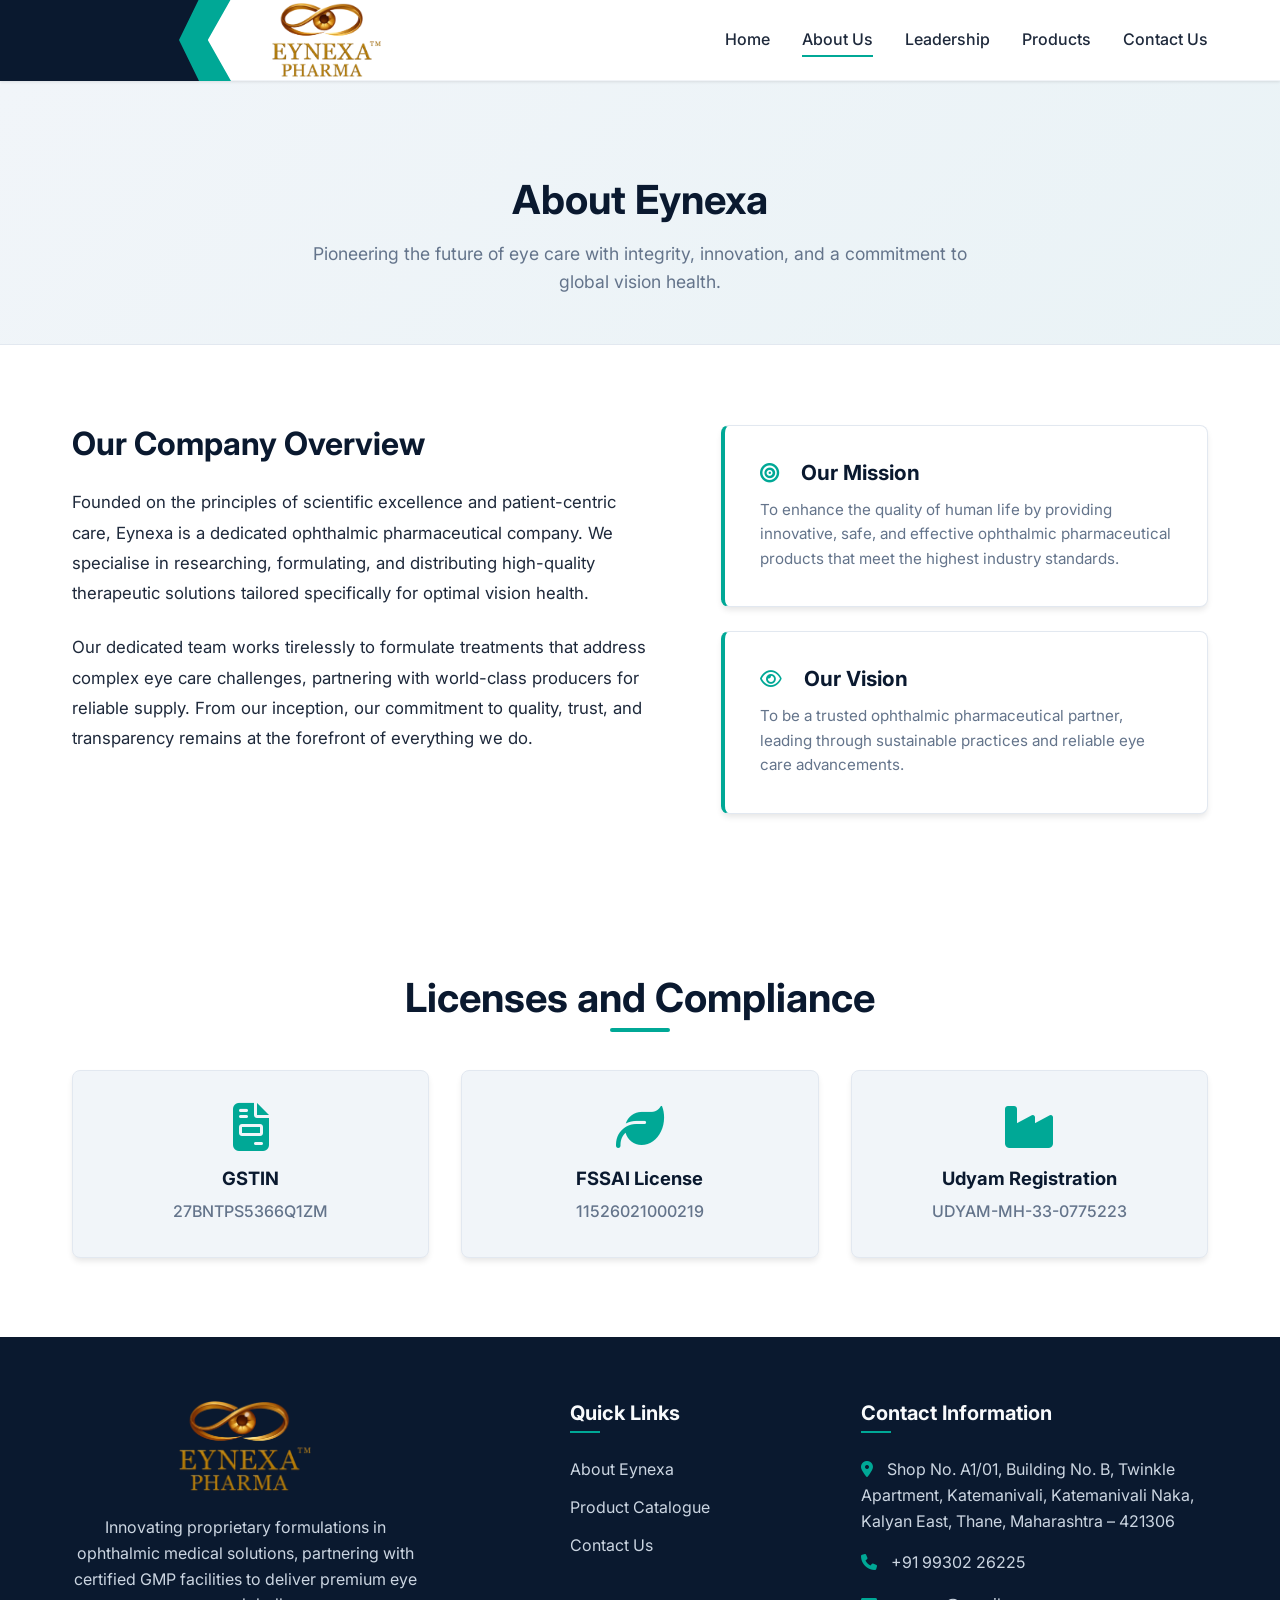
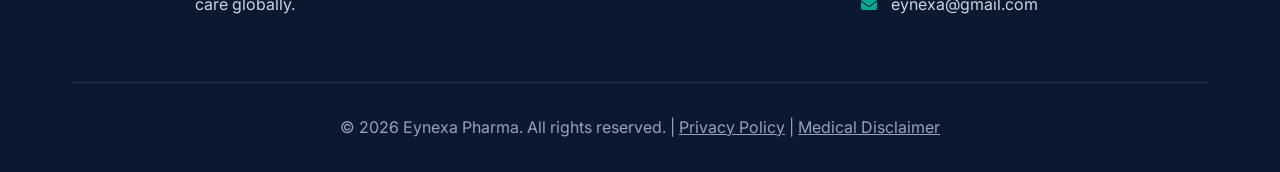
==== about.html @ bf48314d "Update domain to eynexapharma, add map to contact, and include legal pages" ====
<!DOCTYPE html>
<html lang="en">
<head>
    <meta charset="UTF-8">
    <meta name="viewport" content="width=device-width, initial-scale=1.0">
    <title>About Us | Eynexa Ophthalmic Pharmaceuticals</title>
    <meta name="description" content="Learn about Eynexa's mission, vision, and our global reach in the ophthalmic pharmaceutical industry. We are dedicated to uncompromising eye care quality.">
    <meta name="keywords" content="about Eynexa, pharmaceutical company history, ophthalmic mission, vision health, global pharma, eye care">
    <meta name="author" content="Eynexa Pharmaceuticals">
    <meta name="robots" content="index, follow">
    <link rel="canonical" href="https://eynexapharma.vercel.app/about">
    <!-- Favicons -->
    <link rel="icon" type="image/x-icon" href="images/favicon.ico">
    <link rel="icon" type="image/png" sizes="32x32" href="images/favicon-32x32.png">
    <link rel="icon" type="image/png" sizes="16x16" href="images/favicon-16x16.png">
    <link rel="apple-touch-icon" sizes="180x180" href="images/apple-touch-icon.png">


    <!-- Open Graph Tags -->
    <meta property="og:title" content="About Us | Eynexa Ophthalmic Pharmaceuticals">
    <meta property="og:description" content="Learn about Eynexa's mission, vision, and our global reach in the ophthalmic pharmaceutical industry. We are dedicated to uncompromising eye care quality.">
    <meta property="og:image" content="https://eynexapharma.vercel.app/images/og-image.jpg">
    <meta property="og:url" content="https://eynexapharma.vercel.app/about">
    <meta property="og:type" content="website">

    <!-- Twitter Card Tags -->
    <meta name="twitter:card" content="summary_large_image">
    <meta name="twitter:title" content="About Us | Eynexa Ophthalmic Pharmaceuticals">
    <meta name="twitter:description" content="Learn about Eynexa's mission, vision, and our global reach in the ophthalmic pharmaceutical industry. We are dedicated to uncompromising eye care quality.">
    <meta name="twitter:image" content="https://eynexapharma.vercel.app/images/og-image.jpg">

    <link rel="stylesheet" href="https://cdnjs.cloudflare.com/ajax/libs/font-awesome/6.4.0/css/all.min.css">
    <link rel="stylesheet" href="css/styles.css?v=3.5">
    <script>document.documentElement.classList.add('js-enabled');</script>
    <!-- Vercel Web Analytics -->
    <script>
        window.va = window.va || function () { (window.vaq = window.vaq || []).push(arguments); };
    </script>
    <script defer src="/_vercel/insights/script.js"></script>

    <!-- Vercel Speed Insights -->
    <script>
        window.si = window.si || function () { (window.siq = window.siq || []).push(arguments); };
    </script>
    <script defer src="/_vercel/speed-insights/script.js"></script>
</head>
<body>
    <header>
        <div class="container navbar">
            <a href="index.html" class="logo">
                <img src="images/logo.webp?v=3.2" alt="Eynexa Pharma Logo" class="logo-img">
            </a>
            <button class="mobile-menu-btn"><i class="fa-solid fa-bars"></i></button>
            <nav>
                <ul class="nav-links">
                    <li><a href="index.html">Home</a></li>
                    <li><a href="about.html" class="active">About Us</a></li>
                    <li><a href="leadership.html">Leadership</a></li>
                    <li><a href="products.html">Products</a></li>
                    <li><a href="contact.html">Contact Us</a></li>
                </ul>
            </nav>
        </div>
    </header>

    <div class="header-spacer"></div>

    <section class="page-banner">
        <div class="container">
            <h1 class="section-title animate-on-load">About Eynexa</h1>
            <p class="animate-on-load" style="animation-delay: 0.2s;">
                Pioneering the future of eye care with integrity, innovation, and a commitment to global vision health.
            </p>
        </div>
    </section>

    <section class="container fade-in-section" style="padding: 5rem 2rem;">
        <div class="about-overview">
            <div class="about-overview-text">
                <h2>Our Company Overview</h2>
                <p>Founded on the principles of scientific excellence and patient-centric care, Eynexa is a dedicated ophthalmic pharmaceutical company. We specialise in researching, formulating, and distributing high-quality therapeutic solutions tailored specifically for optimal vision health.</p>
                <p>Our dedicated team works tirelessly to formulate treatments that address complex eye care challenges, partnering with world-class producers for reliable supply. From our inception, our commitment to quality, trust, and transparency remains at the forefront of everything we do.</p>
            </div>
            <div class="mission-vision-wrapper">
                <div class="mission-card">
                    <h3><i class="fa-solid fa-bullseye"></i> Our Mission</h3>
                    <p>To enhance the quality of human life by providing innovative, safe, and effective ophthalmic pharmaceutical products that meet the highest industry standards.</p>
                </div>
                <div class="mission-card">
                    <h3><i class="fa-regular fa-eye"></i> Our Vision</h3>
                    <p>To be a trusted ophthalmic pharmaceutical partner, leading through sustainable practices and reliable eye care advancements.</p>
                </div>
            </div>
        </div>
    </section>

    <!-- Licenses & Certifications -->
    <section class="container fade-in-section" style="padding-bottom: 5rem;">
        <h2 class="section-title" style="text-align: center; margin-bottom: 3rem;">Licenses and Compliance</h2>
        <div class="cert-grid">
            <div class="cert-item">
                <i class="fa-solid fa-file-invoice cert-icon"></i>
                <h3 style="color: var(--primary-blue); margin-bottom: 0.5rem; font-size: 1.15rem;">GSTIN</h3>
                <p style="color: var(--text-muted); font-size: 1rem; font-weight: 500; margin-top: 10px;">27BNTPS5366Q1ZM</p>
            </div>
            <div class="cert-item">
                <i class="fa-solid fa-leaf cert-icon"></i>
                <h3 style="color: var(--primary-blue); margin-bottom: 0.5rem; font-size: 1.15rem;">FSSAI License</h3>
                <p style="color: var(--text-muted); font-size: 1rem; font-weight: 500; margin-top: 10px;">11526021000219</p>
            </div>
            <div class="cert-item">
                <i class="fa-solid fa-industry cert-icon"></i>
                <h3 style="color: var(--primary-blue); margin-bottom: 0.5rem; font-size: 1.15rem;">Udyam Registration</h3>
                <p style="color: var(--text-muted); font-size: 1rem; font-weight: 500; margin-top: 10px;">UDYAM-MH-33-0775223</p>
            </div>
        </div>
    </section>

    <!-- Footer -->
    <footer>
        <div class="container">
            <div class="footer-grid">
                <div class="footer-col footer-col-logo">
                    <div class="footer-logo-wrap">
                        <img src="images/logo.webp?v=3.3" alt="Eynexa Pharma Logo" class="footer-logo-img">
                    </div>
                    <p>Innovating proprietary formulations in ophthalmic medical solutions, partnering with certified GMP facilities to deliver premium eye care globally.</p>
                </div>
                <div class="footer-col">
                    <h3>Quick Links</h3>
                    <ul class="footer-links">
                        <li><a href="about.html">About Eynexa</a></li>
                        <li><a href="products.html">Product Catalogue</a></li>
                        <li><a href="contact.html">Contact Us</a></li>
                    </ul>
                </div>
                <div class="footer-col">
                    <h3>Contact Information</h3>
                    <p><i class="fa-solid fa-location-dot footer-icon"></i> Shop No. A1/01, Building No. B, Twinkle Apartment, Katemanivali, Katemanivali Naka, Kalyan East, Thane, Maharashtra – 421306</p>
                    <p><i class="fa-solid fa-phone footer-icon"></i> +91 99302 26225</p>
                    <p><i class="fa-solid fa-envelope footer-icon"></i> eynexa@gmail.com</p>
                </div>
            </div>
            <div class="footer-bottom">
                <p>&copy; 2026 Eynexa Pharma. All rights reserved. | <a href="privacy.html" style="color: inherit; text-decoration: underline;">Privacy Policy</a> | <a href="disclaimer.html" style="color: inherit; text-decoration: underline;">Medical Disclaimer</a></p>
            </div>
        </div>
    </footer>

    <script src="js/script.js?v=3.3"></script>
</body>
</html>
---- css/styles.css ----
/* CSS Reset and Variables */
@import url('https://fonts.googleapis.com/css2?family=Inter:wght@300;400;500;600;700&display=swap');

:root {
    --primary-blue: #0A192F;
    --secondary-blue: #172A45;
    --accent-teal: #00A896;
    --accent-teal-hover: #00C2A8;
    --text-dark: #1E293B;
    --text-light: #F8FAFC;
    --text-muted: #64748B;
    --bg-white: #FFFFFF;
    --bg-gray: #F1F5F9;
    --border-color: #E2E8F0;
    --transition: all 0.3s cubic-bezier(0.4, 0, 0.2, 1);
    --shadow-sm: 0 1px 3px rgba(0,0,0,0.1);
    --shadow-md: 0 4px 6px -1px rgba(0,0,0,0.1);
    --shadow-lg: 0 10px 15px -3px rgba(0,0,0,0.1);
}

* {
    margin: 0;
    padding: 0;
    box-sizing: border-box;
}

body {
    font-family: 'Inter', sans-serif;
    line-height: 1.6;
    color: var(--text-dark);
    background-color: var(--bg-white);
    overflow-x: hidden;
}

a {
    text-decoration: none;
    color: inherit;
}

ul {
    list-style: none;
}

img {
    max-width: 100%;
    height: auto;
    display: block;
}

/* Typography */
h1, h2, h3, h4, h5, h6 {
    font-weight: 700;
    line-height: 1.2;
    color: var(--primary-blue);
    margin-bottom: 1rem;
}

.section-title {
    font-size: 2.5rem;
    text-align: center;
    margin-bottom: 3rem;
    position: relative;
}

.section-title::after {
    content: '';
    position: absolute;
    bottom: -10px;
    left: 50%;
    transform: translateX(-50%);
    width: 60px;
    height: 4px;
    background-color: var(--accent-teal);
    border-radius: 2px;
}

/* Layout */
.container {
    max-width: 1200px;
    margin: 0 auto;
    padding-left: 2rem;
    padding-right: 2rem;
}

section {
    padding: 5rem 0;
}

/* Buttons */
.btn {
    display: inline-block;
    padding: 0.75rem 1.5rem;
    font-weight: 600;
    border-radius: 4px;
    cursor: pointer;
    transition: var(--transition);
    border: 2px solid transparent;
}

.btn-primary {
    background-color: var(--accent-teal);
    color: var(--bg-white);
}

.btn-primary:hover {
    background-color: var(--accent-teal-hover);
    transform: translateY(-2px);
    box-shadow: var(--shadow-md);
}

.btn-outline {
    background-color: transparent;
    color: var(--accent-teal);
    border-color: var(--accent-teal);
}

.btn-outline:hover {
    background-color: var(--accent-teal);
    color: var(--bg-white);
}

/* Header & Navigation */
header {
    background-color: rgba(255, 255, 255, 0.85);
    backdrop-filter: blur(12px);
    -webkit-backdrop-filter: blur(12px);
    box-shadow: var(--shadow-sm);
    position: fixed;
    width: 100%;
    top: 0;
    z-index: 1000;
    transition: var(--transition);
    border-bottom: 1px solid rgba(226, 232, 240, 0.5);
}

header.scrolled {
    box-shadow: var(--shadow-md);
    background-color: rgba(255, 255, 255, 0.95);
}

.navbar {
    display: flex;
    justify-content: space-between;
    align-items: center;
    height: 80px;
    transition: var(--transition);
    position: relative;
    z-index: 3;
}

header.scrolled .navbar {
    /* Keep navbar height at 80px without shrinking */
    height: 80px;
}

.logo {
    font-size: 1.75rem;
    font-weight: 700;
    color: var(--primary-blue);
    display: flex;
    align-items: center;
    gap: 0.5rem;
}

.logo span {
    color: var(--accent-teal);
}

.logo-img {
    height: 74px;
    width: auto;
    transition: var(--transition);
    display: block;
}

header.scrolled .logo-img {
    /* Keep logo height at 74px without shrinking */
    height: 74px;
}

.nav-links {
    display: flex;
    gap: 2rem;
}

.nav-links a {
    font-weight: 500;
    color: var(--text-dark);
    position: relative;
    transition: var(--transition);
}

.nav-links a::after {
    content: '';
    position: absolute;
    bottom: -4px;
    left: 0;
    width: 0;
    height: 2px;
    background-color: var(--accent-teal);
    transition: var(--transition);
}

.nav-links a:hover {
    color: var(--accent-teal);
}

.nav-links a:hover::after, .nav-links a.active::after {
    width: 100%;
}

.mobile-menu-btn {
    display: none;
    font-size: 1.5rem;
    background: none;
    border: none;
    cursor: pointer;
    color: var(--primary-blue);
}

/* Hero Section */
.hero {
    margin-top: 80px;
    height: calc(100vh - 80px);
    min-height: 600px;
    display: flex;
    align-items: center;
    background: radial-gradient(circle at 20% 50%, rgba(0, 242, 254, 0.15) 0%, rgba(0, 168, 150, 0.05) 30%, rgba(10, 25, 47, 0) 70%), var(--primary-blue);
    color: var(--text-light);
    position: relative;
    overflow: hidden;
}

.hero-canvas {
    position: absolute;
    top: 0;
    left: 0;
    width: 100%;
    height: 100%;
    z-index: 0;
}

.hero-grid {
    display: flex;
    align-items: center;
    gap: 4rem;
    position: relative;
    z-index: 1;
    width: 100%;
}

.hero-graphic {
    flex: 0 0 310px;
    display: flex;
    justify-content: center;
    align-items: center;
}

.floating-eye {
    width: 100%;
    max-width: 310px;
    max-height: 310px;
    object-fit: contain;
    height: auto;
    opacity: 0.9;
    animation: fadeInUp 0.8s ease-out;
}


.hero-content {
    flex: 1;
    max-width: 700px;
}

.hero h1 {
    font-size: 4rem;
    color: var(--text-light);
    margin-bottom: 1.5rem;
    animation: fadeInUp 0.8s ease-out;
}

.hero h1 span {
    background: linear-gradient(135deg, #00C2A8 0%, #00A896 100%);
    -webkit-background-clip: text;
    background-clip: text;
    -webkit-text-fill-color: transparent;
    text-shadow: 0 4px 20px rgba(0, 168, 150, 0.5);
}

.hero p {
    font-size: 1.25rem;
    margin-bottom: 2rem;
    color: #CBD5E1;
    animation: fadeInUp 1s ease-out;
}

.hero-btns {
    display: flex;
    gap: 1rem;
    animation: fadeInUp 1.2s ease-out;
}

.hero .btn-outline {
    background-color: rgba(255, 255, 255, 0.05);
    color: #FFFFFF;
    border-color: rgba(255, 255, 255, 0.3);
    backdrop-filter: blur(4px);
    -webkit-backdrop-filter: blur(4px);
}

.hero .btn-outline:hover {
    background-color: #FFFFFF;
    color: var(--primary-blue);
    border-color: #FFFFFF;
}

/* Cards */
.grid-3 {
    display: grid;
    grid-template-columns: repeat(auto-fit, minmax(300px, 1fr));
    gap: 2rem;
}

.card {
    background: var(--bg-white);
    border-radius: 8px;
    padding: 2rem;
    box-shadow: var(--shadow-md);
    transition: var(--transition);
    border: 1px solid var(--border-color);
}

.card:hover {
    transform: translateY(-10px);
    box-shadow: var(--shadow-lg);
    border-color: var(--accent-teal);
}

.card-icon {
    font-size: 2.5rem;
    color: var(--accent-teal);
    margin-bottom: 1.5rem;
}

/* Footer */
footer {
    background-color: var(--primary-blue);
    color: var(--text-light);
    padding: 4rem 0 2rem;
}

.footer-grid {
    display: grid;
    grid-template-columns: repeat(auto-fit, minmax(250px, 1fr));
    gap: 3rem;
    margin-bottom: 3rem;
}

.footer-col:nth-child(2) {
    justify-self: center;
}

.footer-col h3 {
    color: var(--text-light);
    font-size: 1.25rem;
    margin-bottom: 1.5rem;
    position: relative;
    padding-bottom: 0.5rem;
}

.footer-col h3::after {
    content: '';
    position: absolute;
    bottom: 0;
    left: 0;
    width: 30px;
    height: 2px;
    background-color: var(--accent-teal);
}

.footer-col p {
    color: #CBD5E1;
    margin-bottom: 1rem;
}

.footer-links li {
    margin-bottom: 0.75rem;
}

.footer-links a {
    color: #CBD5E1;
    transition: var(--transition);
}

.footer-links a:hover {
    color: var(--accent-teal);
    padding-left: 5px;
}

.footer-bottom {
    text-align: center;
    padding-top: 2rem;
    border-top: 1px solid rgba(255,255,255,0.1);
    color: #94A3B8;
}

/* ── Component Classes (replaces per-page inline styles) ── */

/* Header spacer — pushes page content below fixed header */
.header-spacer {
    height: 80px;
}

/* Page hero banner (non-homepage) */
.page-banner {
    background: linear-gradient(135deg, var(--bg-gray) 0%, rgba(0, 168, 150, 0.03) 100%);
    text-align: center;
    padding: 5rem 0;
    border-bottom: 1px solid var(--border-color);
}

.page-banner .section-title {
    margin-bottom: 1rem;
}

.page-banner .section-title::after {
    display: none !important;
}

.page-banner p {
    max-width: 700px;
    margin: 0 auto;
    color: var(--text-muted);
    font-size: 1.1rem;
}

/* Footer logo column */
.footer-col-logo {
    display: flex;
    flex-direction: column;
    align-items: center;
    text-align: center;
}

.footer-logo-wrap {
    margin-bottom: 1.5rem;
    display: flex;
    justify-content: center;
}

.footer-logo-img {
    height: 90px;
}

/* Footer contact icon */
.footer-icon {
    margin-right: 10px;
    color: var(--accent-teal);
}

/* About page — overview row */
.about-overview {
    display: flex;
    flex-wrap: wrap;
    gap: 4rem;
    align-items: flex-start;
}

.about-overview-text {
    flex: 1.2;
    min-width: 300px;
}

.about-overview-text h2 {
    font-size: 2.2rem;
    margin-bottom: 1.5rem;
    color: var(--primary-blue);
    position: relative;
}

.about-overview-text p {
    margin-bottom: 1.25rem;
    font-size: 1.05rem;
    color: var(--text-dark);
    line-height: 1.7;
}

.mission-vision-wrapper {
    flex: 1;
    min-width: 300px;
    display: flex;
    flex-direction: column;
    gap: 1.5rem;
}

/* About mission/vision card */
.mission-card {
    background: #FFFFFF;
    padding: 2rem;
    border-radius: 12px;
    box-shadow: 0 4px 15px rgba(0, 0, 0, 0.1);
    border: 1px solid var(--border-color);
    border-left: 4px solid var(--accent-teal);
    transition: var(--transition);
}

.mission-card:hover {
    transform: translateY(-3px);
    box-shadow: 0 8px 25px rgba(0, 0, 0, 0.15);
}

.mission-card h3 {
    color: var(--primary-blue);
    margin-bottom: 1rem;
    display: flex;
    align-items: center;
}

.mission-card h3 i {
    color: var(--accent-teal);
    margin-right: 10px;
}

.mission-card p {
    margin-bottom: 0;
    color: var(--text-dark);
    line-height: 1.6;
}

/* Leadership page — leader row */
.leader-row {
    display: flex;
    flex-wrap: wrap;
    gap: 4rem;
    align-items: center;
}

.leader-photo {
    flex: 1;
    min-width: 300px;
    max-width: 380px;
}

.leader-photo img {
    width: 100%;
    height: auto;
    border-radius: 8px;
    box-shadow: var(--shadow-lg);
}

.leader-bio {
    flex: 1;
    min-width: 300px;
}

.leader-bio h2 {
    font-size: 2.5rem;
    color: var(--primary-blue);
    margin-bottom: 0.5rem;
}

.leader-bio .leader-title {
    color: var(--accent-teal);
    font-weight: 500;
    margin-bottom: 1.5rem;
    font-size: 1.25rem;
}

.leader-bio p {
    margin-bottom: 1rem;
    color: var(--text-muted);
}

.leader-social {
    display: flex;
    gap: 1rem;
}

.leader-social a {
    color: var(--primary-blue);
    font-size: 1.5rem;
    transition: var(--transition);
}

.leader-social a:hover {
    color: var(--accent-teal);
}

/* Product "View Details" trigger button */
.btn-details {
    margin-top: 0.75rem;
    width: 100%;
    font-size: 0.85rem;
    padding: 0.5rem 1rem;
}

/* Product hover-tile "Send Inquiry" button */
.btn-inquiry {
    width: 100%;
    text-align: center;
    padding: 0.5rem;
    font-size: 0.9rem;
}

/* Veg indicator badge */
.veg-badge {
    color: #4CAF50;
}

/* Contact page layout */
.contact-row {
    display: flex;
    flex-wrap: wrap;
    gap: 4rem;
}

.contact-form-col {
    flex: 1;
    min-width: 300px;
}

.contact-form-col h2 {
    font-size: 2rem;
    color: var(--primary-blue);
    margin-bottom: 2rem;
}

.contact-details-col {
    flex: 1;
    min-width: 300px;
}

.contact-details-panel {
    background: var(--primary-blue);
    padding: 3rem;
    border-radius: 8px;
    color: white;
    height: 100%;
}

.contact-details-panel h2 {
    font-size: 2rem;
    margin-bottom: 2rem;
    color: var(--bg-white);
}

.contact-detail-item {
    margin-bottom: 2rem;
    display: flex;
    align-items: flex-start;
    gap: 1rem;
}

.contact-detail-item:last-child {
    margin-bottom: 0;
}

.contact-detail-item > i {
    font-size: 1.5rem;
    color: var(--accent-teal);
    margin-top: 5px;
}

.contact-detail-item h3 {
    font-size: 1.25rem;
    margin-bottom: 0.5rem;
    color: var(--bg-white);
}

.contact-detail-item p {
    color: #CBD5E1;
}

/* FAQ accordion (contact page) */
.faq-question {
    background: var(--bg-white);
    padding: 1.5rem;
    border: 1px solid var(--border-color);
    border-radius: 4px;
    cursor: pointer;
    display: flex;
    justify-content: space-between;
    align-items: center;
    font-weight: 600;
    color: var(--primary-blue);
    margin-bottom: 0.5rem;
    transition: var(--transition);
}

.faq-question:hover {
    border-color: var(--accent-teal);
}

.faq-answer {
    background: var(--bg-gray);
    padding: 1.5rem;
    border-radius: 4px;
    margin-bottom: 1rem;
    display: none;
    color: var(--text-dark);
}

/* Products page — featured section background */
.section-gray {
    background-color: var(--bg-gray);
}

/* Products page — "View all" CTA row */
.catalogue-cta {
    text-align: center;
    margin-top: 3rem;
}

/* Responsive */
@media (max-width: 768px) {
    .container {
        padding-left: 1rem;
        padding-right: 1rem;
    }

    .logo {
        font-size: 1.25rem;
        white-space: nowrap;
        word-spacing: normal;
        gap: 0.4rem;
        margin-left: 0.5rem; /* Shift slightly right */
    }

    .logo img {
        height: 60px !important;
    }

    /* Remove positioning parent on nav to let absolute menu anchor to header */
    nav {
        position: static;
    }

    .nav-underline {
        display: none !important; /* hide sliding underline on mobile vertical links */
    }

    .nav-links {
        display: none;
        position: absolute;
        top: 80px; /* matches header height */
        left: 0;
        width: 100vw;
        background: rgba(255, 255, 255, 0.95);
        backdrop-filter: blur(20px);
        -webkit-backdrop-filter: blur(20px);
        flex-direction: column;
        padding: 3rem 0;
        box-shadow: 0 20px 40px rgba(0,0,0,0.06);
        gap: 1.8rem;
        border-bottom: 1px solid rgba(0, 168, 150, 0.15);
        z-index: 999;
        
        /* Smooth Entrance */
        opacity: 0;
        transform: translateY(-20px);
        pointer-events: none;
        transition: all 0.4s cubic-bezier(0.16, 1, 0.3, 1);
    }

    .nav-links.active {
        display: flex;
        opacity: 1;
        transform: translateY(0);
        pointer-events: auto;
    }

    .nav-links li {
        width: 100%;
        text-align: center;
    }

    .nav-links a {
        display: inline-block;
        width: auto;
        padding: 0.5rem 0.2rem;
        font-size: 1.3rem;
        color: var(--text-dark);
        letter-spacing: 0.5px;
    }

    .nav-links a.active {
        color: var(--accent-teal);
        font-weight: 600;
    }

    .mobile-menu-btn {
        display: block;
        margin-left: auto; /* Pushes hamburger button to the far right! */
        margin-right: 0.5rem; /* Shift slightly left */
        z-index: 1001; /* keep button accessible */
    }

    /* Optimize Hero for mobile viewports */
    .hero {
        height: auto;
        min-height: auto;
        padding: 5rem 1rem 3rem;
        display: flex;
        align-items: center;
        justify-content: center;
    }

    .hero-grid {
        flex-direction: column;
        gap: 1.25rem;
    }

    .hero-graphic {
        flex: 0 0 auto;
        width: 100%;
        max-width: 180px;
    }

    .hero-bg {
        object-position: 30% center; /* shift glowing medical network lines behind text */
        opacity: 0.35;
    }

    .hero-content {
        margin-left: 0;
        margin-top: 0;
        text-align: center;
        width: 100%;
    }

    .hero-btns {
        justify-content: center;
    }

    .hero h1 {
        font-size: 2.3rem;
        line-height: 1.3;
        margin-bottom: 0.75rem;
    }
    
    .hero p {
        font-size: 1.1rem;
        margin-bottom: 1.5rem;
    }

    .footer-col:nth-child(2) {
        justify-self: start;
    }

    /* Fix leadership page overflow on mobile */
    .leader-row {
        gap: 1.5rem;
    }

    .leader-photo, .leader-bio {
        min-width: 100%;
        max-width: 100%;
    }
    
    .card {
        padding: 1.25rem; /* reduce padding slightly on mobile to prevent squishing */
    }
}

/* Animations */
@keyframes fadeInUp {
    from {
        opacity: 0;
        transform: translateY(20px);
    }
    to {
        opacity: 1;
        transform: translateY(0);
    }
}

.animate-on-load {
    opacity: 0;
    animation: fadeInUp 0.8s ease-out forwards;
}

/* Forms */
.form-group {
    margin-bottom: 1.5rem;
}

.form-group label {
    display: block;
    margin-bottom: 0.5rem;
    font-weight: 500;
}

.form-control {
    width: 100%;
    padding: 0.75rem;
    border: 1px solid var(--border-color);
    background: rgba(255, 255, 255, 0.6); /* elegant light glassmorphism */
    backdrop-filter: blur(8px);
    -webkit-backdrop-filter: blur(8px);
    border-radius: 4px;
    font-family: inherit;
    transition: var(--transition);
    color: var(--text-dark);
}

.form-control:focus {
    outline: none;
    border-color: var(--accent-teal);
    background: rgba(255, 255, 255, 0.9);
    box-shadow: 0 0 15px rgba(0, 168, 150, 0.15), 0 0 0 3px rgba(0, 168, 150, 0.2);
}

/* Product Catalogue */
.product-filters {
    display: flex;
    justify-content: center;
    gap: 1rem;
    margin-bottom: 3rem;
    flex-wrap: wrap;
}

.filter-btn {
    padding: 0.5rem 1.5rem;
    border: 1px solid var(--border-color);
    background: var(--bg-white);
    border-radius: 20px;
    cursor: pointer;
    transition: var(--transition);
    font-weight: 500;
}

.filter-btn.active, .filter-btn:hover {
    background: var(--accent-teal);
    color: var(--bg-white);
    border-color: var(--accent-teal);
}

.product-card {
    background: var(--bg-white);
    border-radius: 8px;
    overflow: hidden;
    box-shadow: var(--shadow-sm);
    transition: var(--transition);
    border: 1px solid var(--border-color);
}

.product-card:hover,
.product-card.touch-active {
    transform: translateY(-5px);
    border-color: rgba(0, 168, 150, 0.3);
    box-shadow: 0 12px 30px rgba(0, 168, 150, 0.15);
}

.product-img {
    height: 250px;
    background: var(--bg-gray);
    position: relative;
    overflow: hidden;
}

.product-img img {
    width: 100%;
    height: 100%;
    object-fit: contain;
    padding: 1.25rem;
    background-color: var(--bg-gray);
    transition: var(--transition);
}

.product-card:hover .product-img img,
.product-card.touch-active .product-img img {
    transform: scale(1.05);
}

.product-category {
    position: absolute;
    top: 1rem;
    right: 1rem;
    background: var(--primary-blue);
    color: var(--bg-white);
    padding: 0.25rem 0.75rem;
    border-radius: 20px;
    font-size: 0.8rem;
    font-weight: 500;
}

.product-info {
    padding: 1.5rem;
}

.product-info h3 {
    margin-bottom: 0.5rem;
    color: var(--primary-blue);
    font-size: 1.25rem;
}

.product-info p {
    color: var(--text-muted);
    font-size: 0.9rem;
    margin-bottom: 1.5rem;
}

/* Certifications */
.cert-grid {
    display: grid;
    grid-template-columns: repeat(auto-fit, minmax(200px, 1fr));
    gap: 2rem;
    text-align: center;
}

.cert-item {
    padding: 2rem;
    background: var(--bg-gray);
    border-radius: 8px;
    transition: var(--transition);
    border: 1px solid var(--border-color);
    box-shadow: var(--shadow-md);
}

.cert-item:hover {
    transform: translateY(-10px);
    box-shadow: var(--shadow-lg);
    border-color: var(--accent-teal);
}

.cert-icon {
    font-size: 3rem;
    color: var(--accent-teal);
    margin-bottom: 1rem;
}

/* Testimonials */
.testimonial-card {
    background: var(--bg-white);
    padding: 2rem;
    border-radius: 8px;
    box-shadow: var(--shadow-sm);
    position: relative;
}

.testimonial-card::before {
    content: '"';
    position: absolute;
    top: -10px;
    left: 20px;
    font-size: 4rem;
    color: var(--accent-teal);
    opacity: 0.2;
    font-family: serif;
}

.client-info {
    display: flex;
    align-items: center;
    gap: 1rem;
    margin-top: 1.5rem;
}

.client-avatar {
    width: 50px;
    height: 50px;
    border-radius: 50%;
    background: var(--bg-gray);
}

/* Product Hover Tile */
.product-card.has-hover-tile {
    position: relative;
    overflow: hidden;
}

.product-hover-tile {
    position: absolute;
    top: 0;
    left: 0;
    width: 100%;
    height: 100%;
    background: rgba(10, 25, 47, 0.88); /* premium semi-transparent dark blue */
    backdrop-filter: blur(16px);
    -webkit-backdrop-filter: blur(16px);
    border: 1.5px solid rgba(0, 168, 150, 0.2); /* subtle glowing teal border */
    color: var(--bg-white);
    padding: 1.5rem;
    opacity: 0;
    transform: translateY(100%);
    transition: all 0.4s cubic-bezier(0.16, 1, 0.3, 1); /* ultra-smooth bezier curve */
    display: flex;
    flex-direction: column;
    justify-content: center;
    pointer-events: none;
    z-index: 10;
}

.product-card.has-hover-tile.touch-active .product-hover-tile {
    opacity: 1;
    transform: translateY(0);
    pointer-events: auto;
}


.product-hover-tile h4 {
    color: var(--accent-teal);
    font-size: 1.4rem;
    margin-bottom: 0.8rem;
    border-bottom: 2px solid var(--accent-teal);
    padding-bottom: 0.5rem;
}

.product-hover-tile .hover-details p {
    font-size: 0.85rem;
    line-height: 1.4;
    margin-bottom: 0.8rem;
    color: #CBD5E1;
}

.product-hover-tile ul {
    list-style: none;
}

.product-hover-tile ul li {
    font-size: 0.85rem;
    margin-bottom: 0.4rem;
    display: flex;
    align-items: center;
    gap: 8px;
    color: #CBD5E1;
}

.product-hover-tile ul li i {
    color: var(--accent-teal);
}

/* Scroll Animations */
.js-enabled .fade-in-section {
    opacity: 0;
    transform: translateY(30px);
    transition: opacity 0.8s cubic-bezier(0.16, 1, 0.3, 1), transform 0.8s cubic-bezier(0.16, 1, 0.3, 1);
    will-change: opacity, transform;
}

.js-enabled .fade-in-section.is-visible {
    opacity: 1;
    transform: translateY(0);
}

/* Premium Custom Scrollbar */
::-webkit-scrollbar {
    width: 10px;
    height: 10px;
}
::-webkit-scrollbar-track {
    background: var(--primary-blue);
}
::-webkit-scrollbar-thumb {
    background: rgba(0, 168, 150, 0.6);
    border: 2px solid var(--primary-blue);
    border-radius: 10px;
    transition: var(--transition);
}
::-webkit-scrollbar-thumb:hover {
    background: var(--accent-teal);
}

/* Sliding Navbar Underline (Desktop Only) */
@media (min-width: 769px) {
    header::before {
        content: '';
        position: absolute;
        top: -1px;
        left: -1px;
        width: 14.5rem;
        height: calc(100% + 2px);
        background-color: var(--accent-teal);
        clip-path: polygon(0 0, 100% 0, 90% 50%, 100% 100%, 0 100%);
        pointer-events: none;
        z-index: 1;
    }

    header::after {
        content: '';
        position: absolute;
        top: -1px;
        left: -1px;
        width: 12.5rem;
        height: calc(100% + 2px);
        background-color: var(--primary-blue);
        clip-path: polygon(0 0, 100% 0, 90% 50%, 100% 100%, 0 100%);
        pointer-events: none;
        z-index: 2;
    }

    header .logo {
        margin-left: 12.5rem;
        transition: margin-left 0.3s ease;
    }

    .nav-links {
        position: relative; /* relative parent for absolute underline placement */
    }

    .js-enabled .nav-links a::after {
        display: none !important; /* deactivate native ::after transition when JS is enabled */
    }

    .nav-underline {
        position: absolute;
        bottom: -4px;
        left: 0;
        height: 2px;
        background-color: var(--accent-teal);
        transition: all 0.38s cubic-bezier(0.16, 1, 0.3, 1); /* Apple-grade slider easing */
        pointer-events: none;
        z-index: 1;
    }
}

/* Additional Page Styles (About Us & Inner Pages) */
.page-banner {
    background-color: var(--bg-gray);
    padding: 6rem 0 3rem;
    text-align: center;
}

.page-banner .section-title::after {
    display: none; /* Removed big ass line from below page name */
}

.page-banner p {
    color: var(--text-muted);
    font-size: 1.1rem;
    max-width: 700px;
    margin: 0 auto;
}
.about-overview {
    display: flex;
    flex-wrap: wrap;
    gap: 4rem;
    align-items: flex-start;
}

.about-overview-text {
    flex: 1.2;
    min-width: 300px;
}

.about-overview-text h2 {
    font-size: 2rem;
    margin-bottom: 1.5rem;
    color: var(--primary-blue);
}

.about-overview-text p {
    margin-bottom: 1.5rem;
    color: var(--text-dark);
    font-size: 1.05rem;
    line-height: 1.8;
}

.mission-vision-wrapper {
    flex: 1;
    min-width: 300px;
    display: flex;
    flex-direction: column;
    gap: 1.5rem;
}

.mission-card {
    background: var(--bg-white);
    border: 1px solid var(--border-color); /* exact homepage card border */
    border-left: 4px solid var(--accent-teal); /* keep brand accent bar */
    padding: 2.2rem;
    border-radius: 8px; /* exact homepage card border-radius */
    box-shadow: var(--shadow-md); /* exact homepage card shadow! */
    transition: var(--transition);
}

.mission-card:hover {
    transform: translateY(-10px); /* exact homepage card hover translation! */
    border-color: var(--accent-teal); /* exact hover border-color */
    box-shadow: var(--shadow-lg); /* exact homepage card hover shadow! */
}


.mission-card h3 {
    display: flex;
    align-items: center;
    gap: 0.75rem;
    color: var(--primary-blue);
    margin-bottom: 0.75rem;
    font-size: 1.3rem;
}

.mission-card h3 i {
    color: var(--accent-teal);
    font-size: 1.20rem;
}

.mission-card p {
    color: var(--text-muted);
    line-height: 1.6;
    font-size: 0.95rem;
}
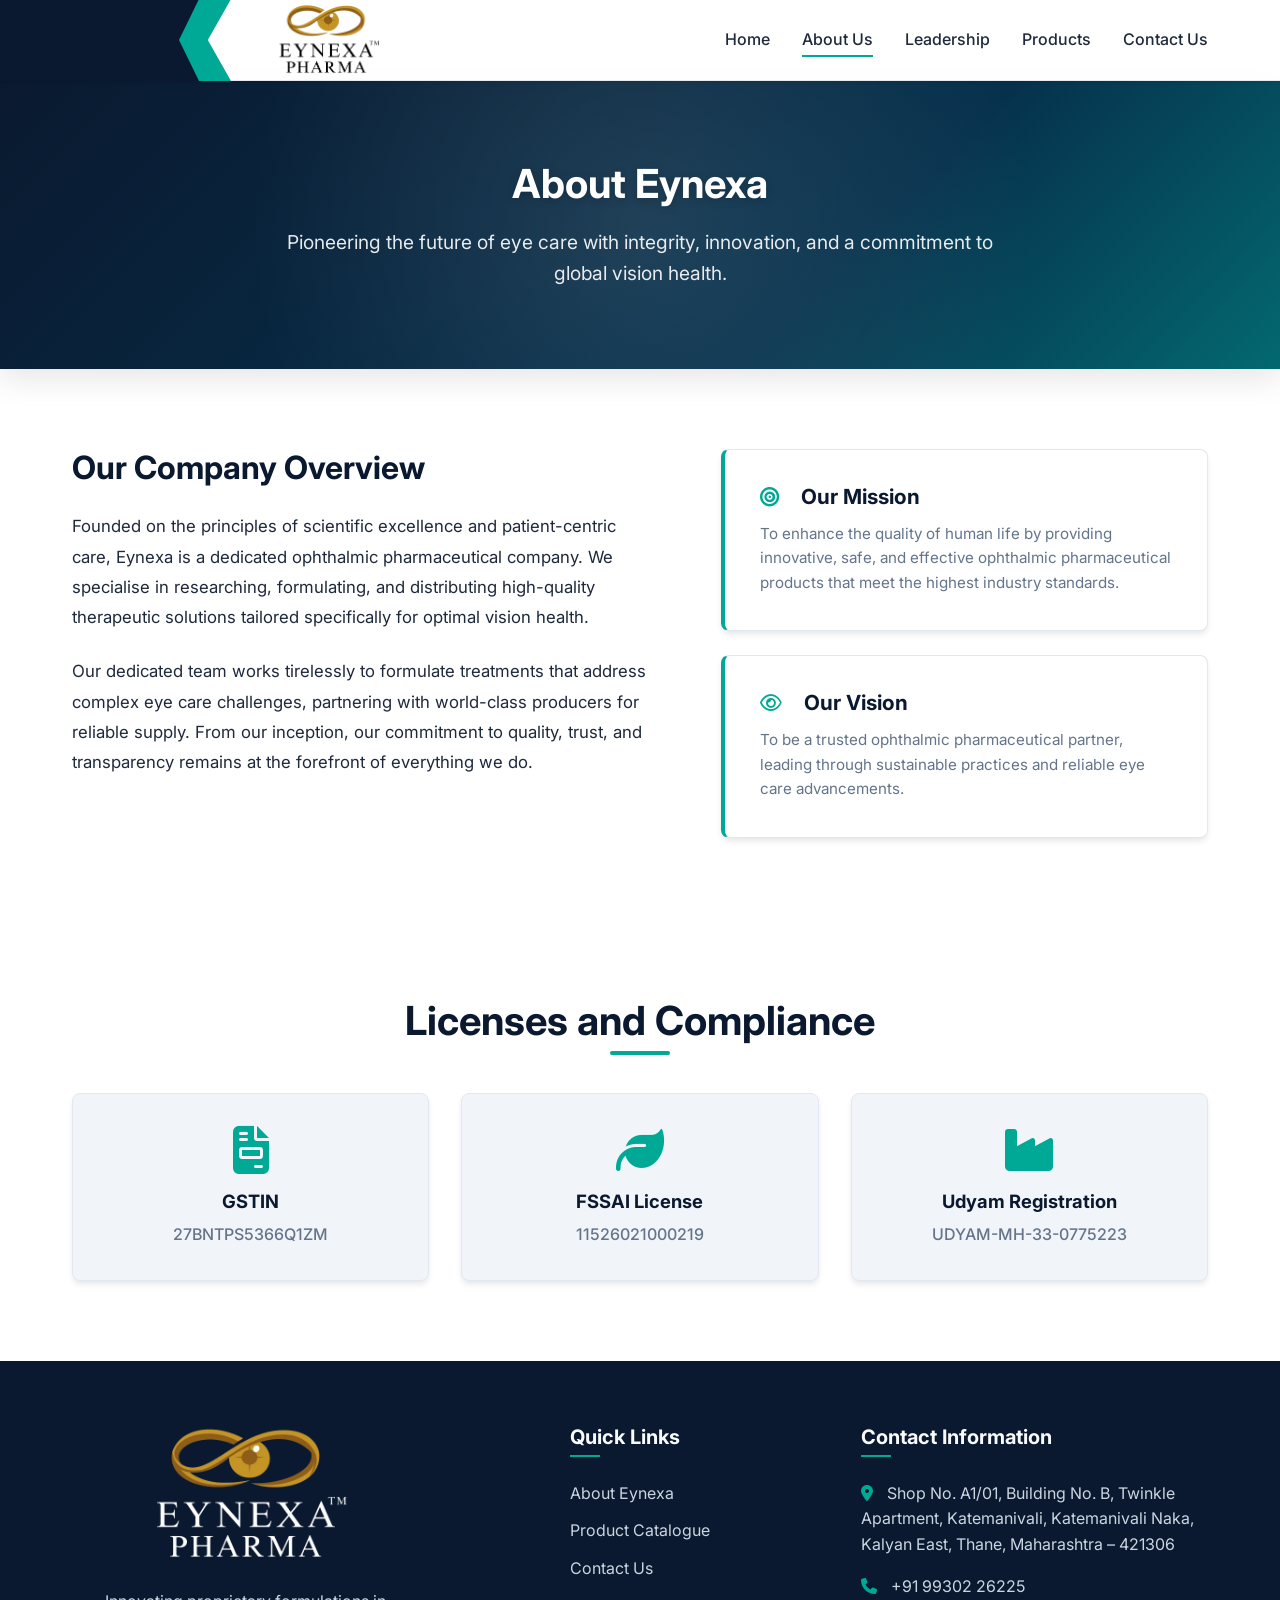
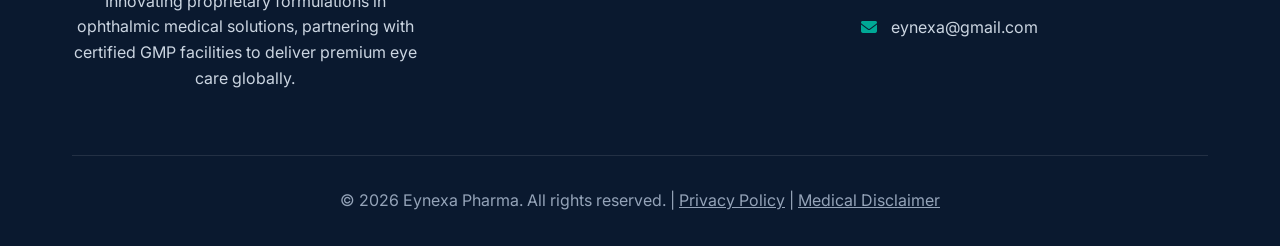
==== commit 0a1dd2bd: "Aggressive compression: Swap SVGs for high-res WebP to get repo under 500KB" ====
--- a/about.html
+++ b/about.html
@@ -11,7 +11,7 @@
     <link rel="canonical" href="https://eynexapharma.vercel.app/about">
     <!-- Favicons -->
     <link rel="icon" type="image/x-icon" href="images/favicon.ico">
-    <link rel="icon" type="image/png" sizes="32x32" href="images/favicon-32x32.png">
+    <link rel="icon" type="image/png" sizes="32x32" href="images/favicon.ico">
     <link rel="icon" type="image/png" sizes="16x16" href="images/favicon-16x16.png">
     <link rel="apple-touch-icon" sizes="180x180" href="images/apple-touch-icon.png">
 
@@ -48,7 +48,7 @@
     <header>
         <div class="container navbar">
             <a href="index.html" class="logo">
-                <img src="images/logo.webp?v=3.2" alt="Eynexa Pharma Logo" class="logo-img">
+                <img src="images/light-logo.webp" alt="Eynexa Pharma Logo" class="logo-img">
             </a>
             <button class="mobile-menu-btn"><i class="fa-solid fa-bars"></i></button>
             <nav>
@@ -122,7 +122,7 @@
             <div class="footer-grid">
                 <div class="footer-col footer-col-logo">
                     <div class="footer-logo-wrap">
-                        <img src="images/logo.webp?v=3.3" alt="Eynexa Pharma Logo" class="footer-logo-img">
+                        <img src="images/dark-logo.webp" alt="Eynexa Pharma Logo" class="footer-logo-img">
                     </div>
                     <p>Innovating proprietary formulations in ophthalmic medical solutions, partnering with certified GMP facilities to deliver premium eye care globally.</p>
                 </div>
--- a/css/styles.css
+++ b/css/styles.css
@@ -13,9 +13,9 @@
     --bg-gray: #F1F5F9;
     --border-color: #E2E8F0;
     --transition: all 0.3s cubic-bezier(0.4, 0, 0.2, 1);
-    --shadow-sm: 0 1px 3px rgba(0,0,0,0.1);
-    --shadow-md: 0 4px 6px -1px rgba(0,0,0,0.1);
-    --shadow-lg: 0 10px 15px -3px rgba(0,0,0,0.1);
+    --shadow-sm: 0 1px 3px rgba(0, 0, 0, 0.1);
+    --shadow-md: 0 4px 6px -1px rgba(0, 0, 0, 0.1);
+    --shadow-lg: 0 10px 15px -3px rgba(0, 0, 0, 0.1);
 }
 
 * {
@@ -35,6 +35,12 @@
 a {
     text-decoration: none;
     color: inherit;
+    /* Prevent link dragging */
+    -webkit-user-drag: none;
+    -khtml-user-drag: none;
+    -moz-user-drag: none;
+    -o-user-drag: none;
+    user-drag: none;
 }
 
 ul {
@@ -45,10 +51,25 @@
     max-width: 100%;
     height: auto;
     display: block;
+    /* Prevent image dragging and saving */
+    -webkit-user-drag: none;
+    -khtml-user-drag: none;
+    -moz-user-drag: none;
+    -o-user-drag: none;
+    user-drag: none;
+    user-select: none;
+    -webkit-user-select: none;
+    -moz-user-select: none;
+    -ms-user-select: none;
 }
 
 /* Typography */
-h1, h2, h3, h4, h5, h6 {
+h1,
+h2,
+h3,
+h4,
+h5,
+h6 {
     font-weight: 700;
     line-height: 1.2;
     color: var(--primary-blue);
@@ -205,7 +226,8 @@
     color: var(--accent-teal);
 }
 
-.nav-links a:hover::after, .nav-links a.active::after {
+.nav-links a:hover::after,
+.nav-links a.active::after {
     width: 100%;
 }
 
@@ -400,7 +422,7 @@
 .footer-bottom {
     text-align: center;
     padding-top: 2rem;
-    border-top: 1px solid rgba(255,255,255,0.1);
+    border-top: 1px solid rgba(255, 255, 255, 0.1);
     color: #94A3B8;
 }
 
@@ -413,14 +435,32 @@
 
 /* Page hero banner (non-homepage) */
 .page-banner {
-    background: linear-gradient(135deg, var(--bg-gray) 0%, rgba(0, 168, 150, 0.03) 100%);
+    position: relative;
+    background: linear-gradient(135deg, var(--primary-blue) 0%, #06314d 65%, var(--accent-teal) 140%);
     text-align: center;
     padding: 5rem 0;
-    border-bottom: 1px solid var(--border-color);
+    color: white;
+    overflow: hidden;
+    box-shadow: 0 10px 30px rgba(0, 0, 0, 0.1);
+}
+
+.page-banner::before {
+    content: '';
+    position: absolute;
+    top: 0;
+    left: 0;
+    right: 0;
+    bottom: 0;
+    background: radial-gradient(circle at 50% 50%, rgba(255, 255, 255, 0.1) 0%, transparent 60%);
+    pointer-events: none;
 }
 
 .page-banner .section-title {
-    margin-bottom: 1rem;
+    margin-bottom: 1.2rem;
+    color: white;
+    text-shadow: 0 2px 10px rgba(0, 0, 0, 0.2);
+    position: relative;
+    z-index: 1;
 }
 
 .page-banner .section-title::after {
@@ -428,10 +468,13 @@
 }
 
 .page-banner p {
-    max-width: 700px;
+    max-width: 750px;
     margin: 0 auto;
-    color: var(--text-muted);
-    font-size: 1.1rem;
+    color: rgba(255, 255, 255, 0.9);
+    font-size: 1.2rem;
+    line-height: 1.6;
+    position: relative;
+    z-index: 1;
 }
 
 /* Footer logo column */
@@ -449,7 +492,9 @@
 }
 
 .footer-logo-img {
-    height: 90px;
+    height: 140px;
+    width: auto;
+    max-width: 100%;
 }
 
 /* Footer contact icon */
@@ -655,7 +700,7 @@
     margin-bottom: 0;
 }
 
-.contact-detail-item > i {
+.contact-detail-item>i {
     font-size: 1.5rem;
     color: var(--accent-teal);
     margin-top: 5px;
@@ -723,7 +768,8 @@
         white-space: nowrap;
         word-spacing: normal;
         gap: 0.4rem;
-        margin-left: 0.5rem; /* Shift slightly right */
+        margin-left: 0.5rem;
+        /* Shift slightly right */
     }
 
     .logo img {
@@ -736,13 +782,15 @@
     }
 
     .nav-underline {
-        display: none !important; /* hide sliding underline on mobile vertical links */
+        display: none !important;
+        /* hide sliding underline on mobile vertical links */
     }
 
     .nav-links {
         display: none;
         position: absolute;
-        top: 80px; /* matches header height */
+        top: 80px;
+        /* matches header height */
         left: 0;
         width: 100vw;
         background: rgba(255, 255, 255, 0.95);
@@ -750,11 +798,11 @@
         -webkit-backdrop-filter: blur(20px);
         flex-direction: column;
         padding: 3rem 0;
-        box-shadow: 0 20px 40px rgba(0,0,0,0.06);
+        box-shadow: 0 20px 40px rgba(0, 0, 0, 0.06);
         gap: 1.8rem;
         border-bottom: 1px solid rgba(0, 168, 150, 0.15);
         z-index: 999;
-        
+
         /* Smooth Entrance */
         opacity: 0;
         transform: translateY(-20px);
@@ -790,9 +838,12 @@
 
     .mobile-menu-btn {
         display: block;
-        margin-left: auto; /* Pushes hamburger button to the far right! */
-        margin-right: 0.5rem; /* Shift slightly left */
-        z-index: 1001; /* keep button accessible */
+        margin-left: auto;
+        /* Pushes hamburger button to the far right! */
+        margin-right: 0.5rem;
+        /* Shift slightly left */
+        z-index: 1001;
+        /* keep button accessible */
     }
 
     /* Optimize Hero for mobile viewports */
@@ -817,7 +868,8 @@
     }
 
     .hero-bg {
-        object-position: 30% center; /* shift glowing medical network lines behind text */
+        object-position: 30% center;
+        /* shift glowing medical network lines behind text */
         opacity: 0.35;
     }
 
@@ -837,7 +889,7 @@
         line-height: 1.3;
         margin-bottom: 0.75rem;
     }
-    
+
     .hero p {
         font-size: 1.1rem;
         margin-bottom: 1.5rem;
@@ -852,13 +904,15 @@
         gap: 1.5rem;
     }
 
-    .leader-photo, .leader-bio {
+    .leader-photo,
+    .leader-bio {
         min-width: 100%;
         max-width: 100%;
     }
-    
+
     .card {
-        padding: 1.25rem; /* reduce padding slightly on mobile to prevent squishing */
+        padding: 1.25rem;
+        /* reduce padding slightly on mobile to prevent squishing */
     }
 }
 
@@ -868,6 +922,7 @@
         opacity: 0;
         transform: translateY(20px);
     }
+
     to {
         opacity: 1;
         transform: translateY(0);
@@ -894,7 +949,8 @@
     width: 100%;
     padding: 0.75rem;
     border: 1px solid var(--border-color);
-    background: rgba(255, 255, 255, 0.6); /* elegant light glassmorphism */
+    background: rgba(255, 255, 255, 0.6);
+    /* elegant light glassmorphism */
     backdrop-filter: blur(8px);
     -webkit-backdrop-filter: blur(8px);
     border-radius: 4px;
@@ -929,7 +985,8 @@
     font-weight: 500;
 }
 
-.filter-btn.active, .filter-btn:hover {
+.filter-btn.active,
+.filter-btn:hover {
     background: var(--accent-teal);
     color: var(--bg-white);
     border-color: var(--accent-teal);
@@ -962,7 +1019,7 @@
     width: 100%;
     height: 100%;
     object-fit: contain;
-    padding: 1.25rem;
+    padding: 0.85rem;
     background-color: var(--bg-gray);
     transition: var(--transition);
 }
@@ -1075,15 +1132,18 @@
     left: 0;
     width: 100%;
     height: 100%;
-    background: rgba(10, 25, 47, 0.88); /* premium semi-transparent dark blue */
+    background: rgba(10, 25, 47, 0.88);
+    /* premium semi-transparent dark blue */
     backdrop-filter: blur(16px);
     -webkit-backdrop-filter: blur(16px);
-    border: 1.5px solid rgba(0, 168, 150, 0.2); /* subtle glowing teal border */
+    border: 1.5px solid rgba(0, 168, 150, 0.2);
+    /* subtle glowing teal border */
     color: var(--bg-white);
     padding: 1.5rem;
     opacity: 0;
     transform: translateY(100%);
-    transition: all 0.4s cubic-bezier(0.16, 1, 0.3, 1); /* ultra-smooth bezier curve */
+    transition: all 0.4s cubic-bezier(0.16, 1, 0.3, 1);
+    /* ultra-smooth bezier curve */
     display: flex;
     flex-direction: column;
     justify-content: center;
@@ -1148,15 +1208,18 @@
     width: 10px;
     height: 10px;
 }
+
 ::-webkit-scrollbar-track {
     background: var(--primary-blue);
 }
+
 ::-webkit-scrollbar-thumb {
     background: rgba(0, 168, 150, 0.6);
     border: 2px solid var(--primary-blue);
     border-radius: 10px;
     transition: var(--transition);
 }
+
 ::-webkit-scrollbar-thumb:hover {
     background: var(--accent-teal);
 }
@@ -1195,11 +1258,13 @@
     }
 
     .nav-links {
-        position: relative; /* relative parent for absolute underline placement */
+        position: relative;
+        /* relative parent for absolute underline placement */
     }
 
     .js-enabled .nav-links a::after {
-        display: none !important; /* deactivate native ::after transition when JS is enabled */
+        display: none !important;
+        /* deactivate native ::after transition when JS is enabled */
     }
 
     .nav-underline {
@@ -1208,29 +1273,14 @@
         left: 0;
         height: 2px;
         background-color: var(--accent-teal);
-        transition: all 0.38s cubic-bezier(0.16, 1, 0.3, 1); /* Apple-grade slider easing */
+        transition: all 0.38s cubic-bezier(0.16, 1, 0.3, 1);
+        /* Apple-grade slider easing */
         pointer-events: none;
         z-index: 1;
     }
 }
 
 /* Additional Page Styles (About Us & Inner Pages) */
-.page-banner {
-    background-color: var(--bg-gray);
-    padding: 6rem 0 3rem;
-    text-align: center;
-}
-
-.page-banner .section-title::after {
-    display: none; /* Removed big ass line from below page name */
-}
-
-.page-banner p {
-    color: var(--text-muted);
-    font-size: 1.1rem;
-    max-width: 700px;
-    margin: 0 auto;
-}
 .about-overview {
     display: flex;
     flex-wrap: wrap;
@@ -1266,18 +1316,25 @@
 
 .mission-card {
     background: var(--bg-white);
-    border: 1px solid var(--border-color); /* exact homepage card border */
-    border-left: 4px solid var(--accent-teal); /* keep brand accent bar */
+    border: 1px solid var(--border-color);
+    /* exact homepage card border */
+    border-left: 4px solid var(--accent-teal);
+    /* keep brand accent bar */
     padding: 2.2rem;
-    border-radius: 8px; /* exact homepage card border-radius */
-    box-shadow: var(--shadow-md); /* exact homepage card shadow! */
+    border-radius: 8px;
+    /* exact homepage card border-radius */
+    box-shadow: var(--shadow-md);
+    /* exact homepage card shadow! */
     transition: var(--transition);
 }
 
 .mission-card:hover {
-    transform: translateY(-10px); /* exact homepage card hover translation! */
-    border-color: var(--accent-teal); /* exact hover border-color */
-    box-shadow: var(--shadow-lg); /* exact homepage card hover shadow! */
+    transform: translateY(-10px);
+    /* exact homepage card hover translation! */
+    border-color: var(--accent-teal);
+    /* exact hover border-color */
+    box-shadow: var(--shadow-lg);
+    /* exact homepage card hover shadow! */
 }
 
 
@@ -1299,6 +1356,4 @@
     color: var(--text-muted);
     line-height: 1.6;
     font-size: 0.95rem;
-}
-
-
+}
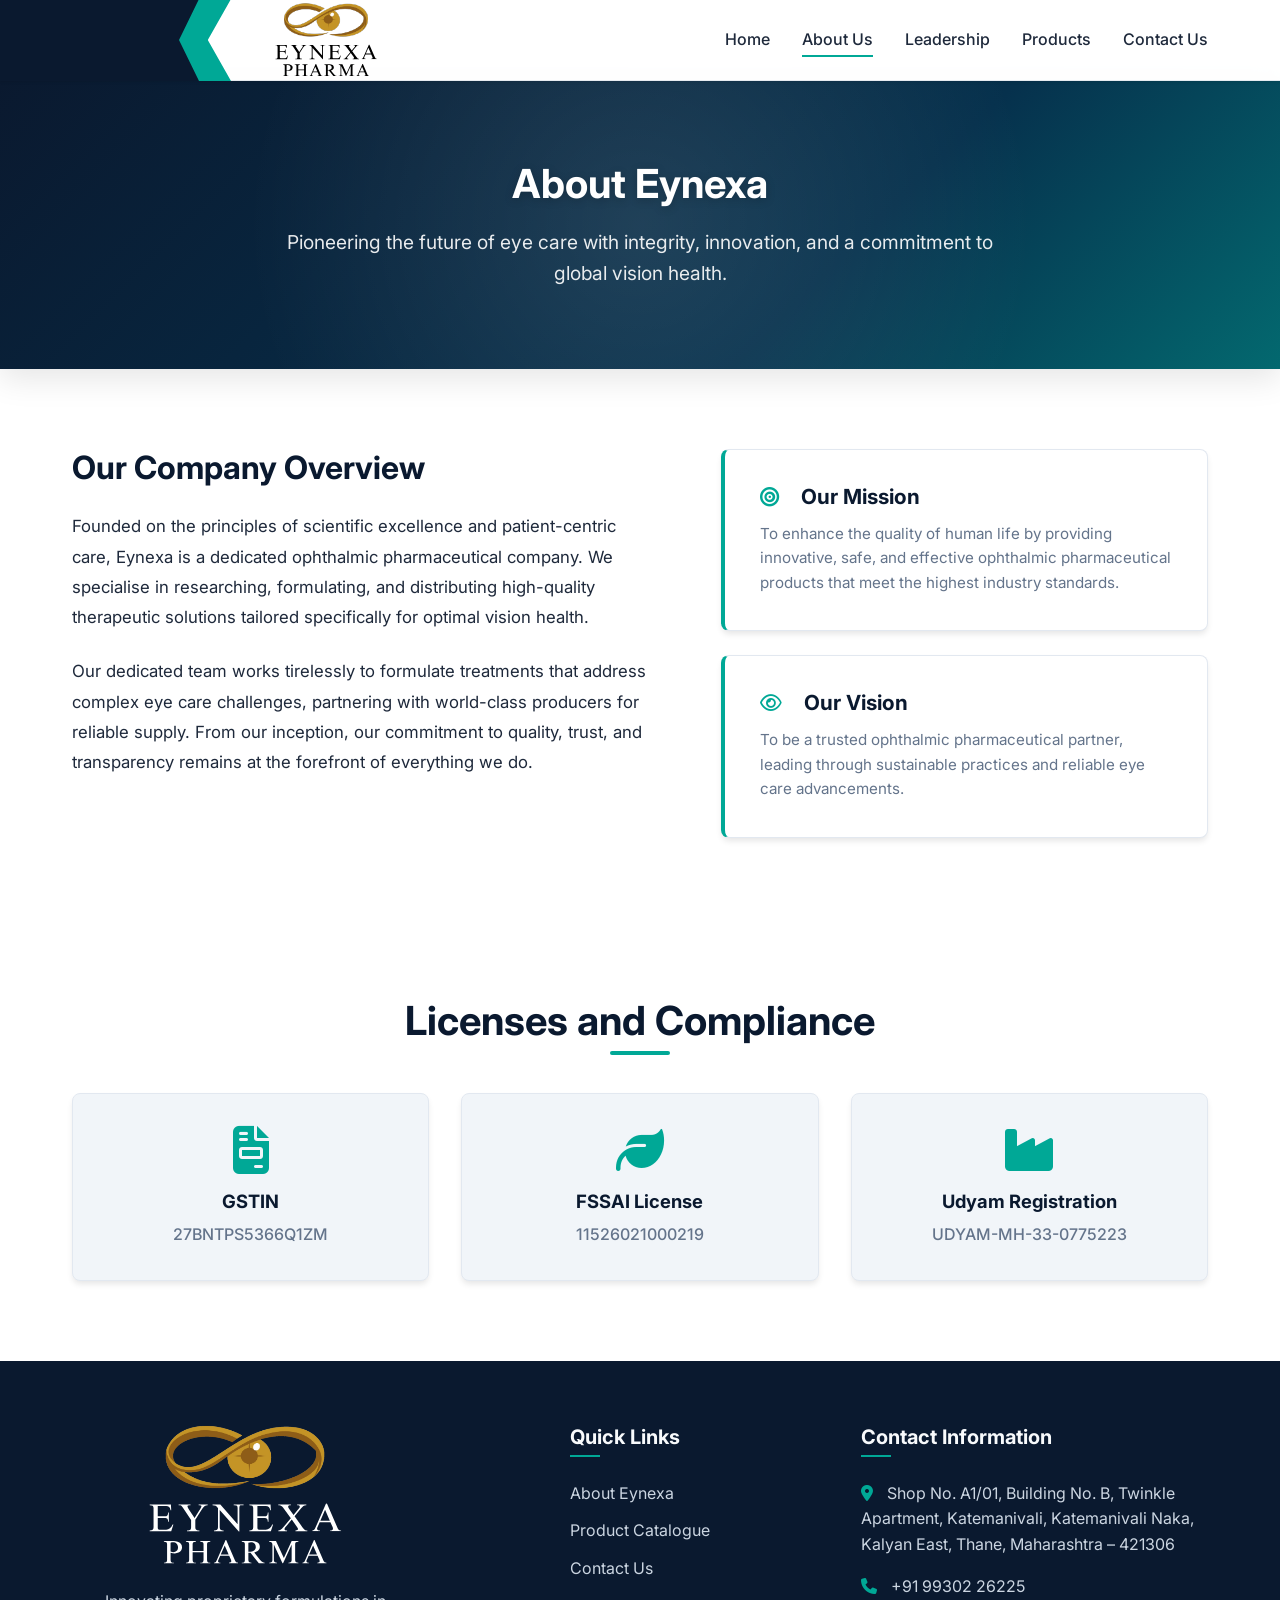
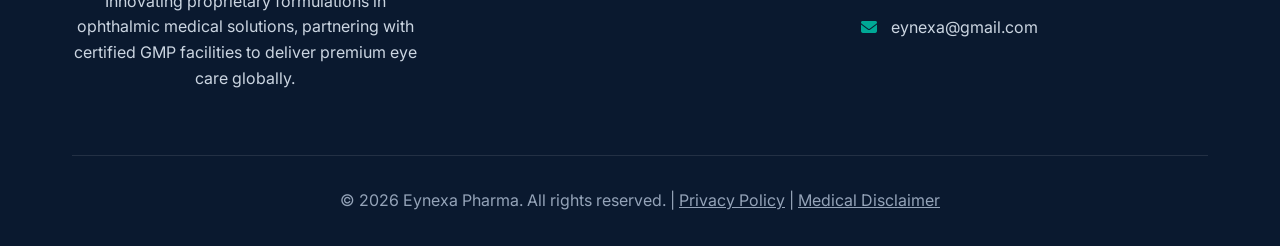
==== commit 0167b977: "Update logos to SVG and OG image to PNG" ====
--- a/about.html
+++ b/about.html
@@ -8,10 +8,10 @@
     <meta name="keywords" content="about Eynexa, pharmaceutical company history, ophthalmic mission, vision health, global pharma, eye care">
     <meta name="author" content="Eynexa Pharmaceuticals">
     <meta name="robots" content="index, follow">
-    <link rel="canonical" href="https://eynexapharma.vercel.app/about">
+    <link rel="canonical" href="https://eynexapharma.com/about">
     <!-- Favicons -->
     <link rel="icon" type="image/x-icon" href="images/favicon.ico">
-    <link rel="icon" type="image/png" sizes="32x32" href="images/favicon.ico">
+    <link rel="icon" type="image/png" sizes="32x32" href="images/favicon-32x32.png">
     <link rel="icon" type="image/png" sizes="16x16" href="images/favicon-16x16.png">
     <link rel="apple-touch-icon" sizes="180x180" href="images/apple-touch-icon.png">
 
@@ -19,15 +19,15 @@
     <!-- Open Graph Tags -->
     <meta property="og:title" content="About Us | Eynexa Ophthalmic Pharmaceuticals">
     <meta property="og:description" content="Learn about Eynexa's mission, vision, and our global reach in the ophthalmic pharmaceutical industry. We are dedicated to uncompromising eye care quality.">
-    <meta property="og:image" content="https://eynexapharma.vercel.app/images/og-image.jpg">
-    <meta property="og:url" content="https://eynexapharma.vercel.app/about">
+    <meta property="og:image" content="https://eynexapharma.com/images/og-image.png">
+    <meta property="og:url" content="https://eynexapharma.com/about">
     <meta property="og:type" content="website">
 
     <!-- Twitter Card Tags -->
     <meta name="twitter:card" content="summary_large_image">
     <meta name="twitter:title" content="About Us | Eynexa Ophthalmic Pharmaceuticals">
     <meta name="twitter:description" content="Learn about Eynexa's mission, vision, and our global reach in the ophthalmic pharmaceutical industry. We are dedicated to uncompromising eye care quality.">
-    <meta name="twitter:image" content="https://eynexapharma.vercel.app/images/og-image.jpg">
+    <meta name="twitter:image" content="https://eynexapharma.com/images/og-image.png">
 
     <link rel="stylesheet" href="https://cdnjs.cloudflare.com/ajax/libs/font-awesome/6.4.0/css/all.min.css">
     <link rel="stylesheet" href="css/styles.css?v=3.5">
@@ -43,12 +43,13 @@
         window.si = window.si || function () { (window.siq = window.siq || []).push(arguments); };
     </script>
     <script defer src="/_vercel/speed-insights/script.js"></script>
+    <meta name="google-site-verification" content="TUWZdsCswIWBClJntid6pjX9a5EPfuPwPVocYS7H4lE" />
 </head>
 <body>
     <header>
         <div class="container navbar">
             <a href="index.html" class="logo">
-                <img src="images/light-logo.webp" alt="Eynexa Pharma Logo" class="logo-img">
+                <img src="images/light-logo.svg" alt="Eynexa Pharma Logo" class="logo-img">
             </a>
             <button class="mobile-menu-btn"><i class="fa-solid fa-bars"></i></button>
             <nav>
@@ -122,7 +123,7 @@
             <div class="footer-grid">
                 <div class="footer-col footer-col-logo">
                     <div class="footer-logo-wrap">
-                        <img src="images/dark-logo.webp" alt="Eynexa Pharma Logo" class="footer-logo-img">
+                        <img src="images/dark-logo.svg" alt="Eynexa Pharma Logo" class="footer-logo-img">
                     </div>
                     <p>Innovating proprietary formulations in ophthalmic medical solutions, partnering with certified GMP facilities to deliver premium eye care globally.</p>
                 </div>
--- a/css/styles.css
+++ b/css/styles.css
@@ -40,7 +40,6 @@
     -khtml-user-drag: none;
     -moz-user-drag: none;
     -o-user-drag: none;
-    user-drag: none;
 }
 
 ul {
@@ -56,7 +55,6 @@
     -khtml-user-drag: none;
     -moz-user-drag: none;
     -o-user-drag: none;
-    user-drag: none;
     user-select: none;
     -webkit-user-select: none;
     -moz-user-select: none;
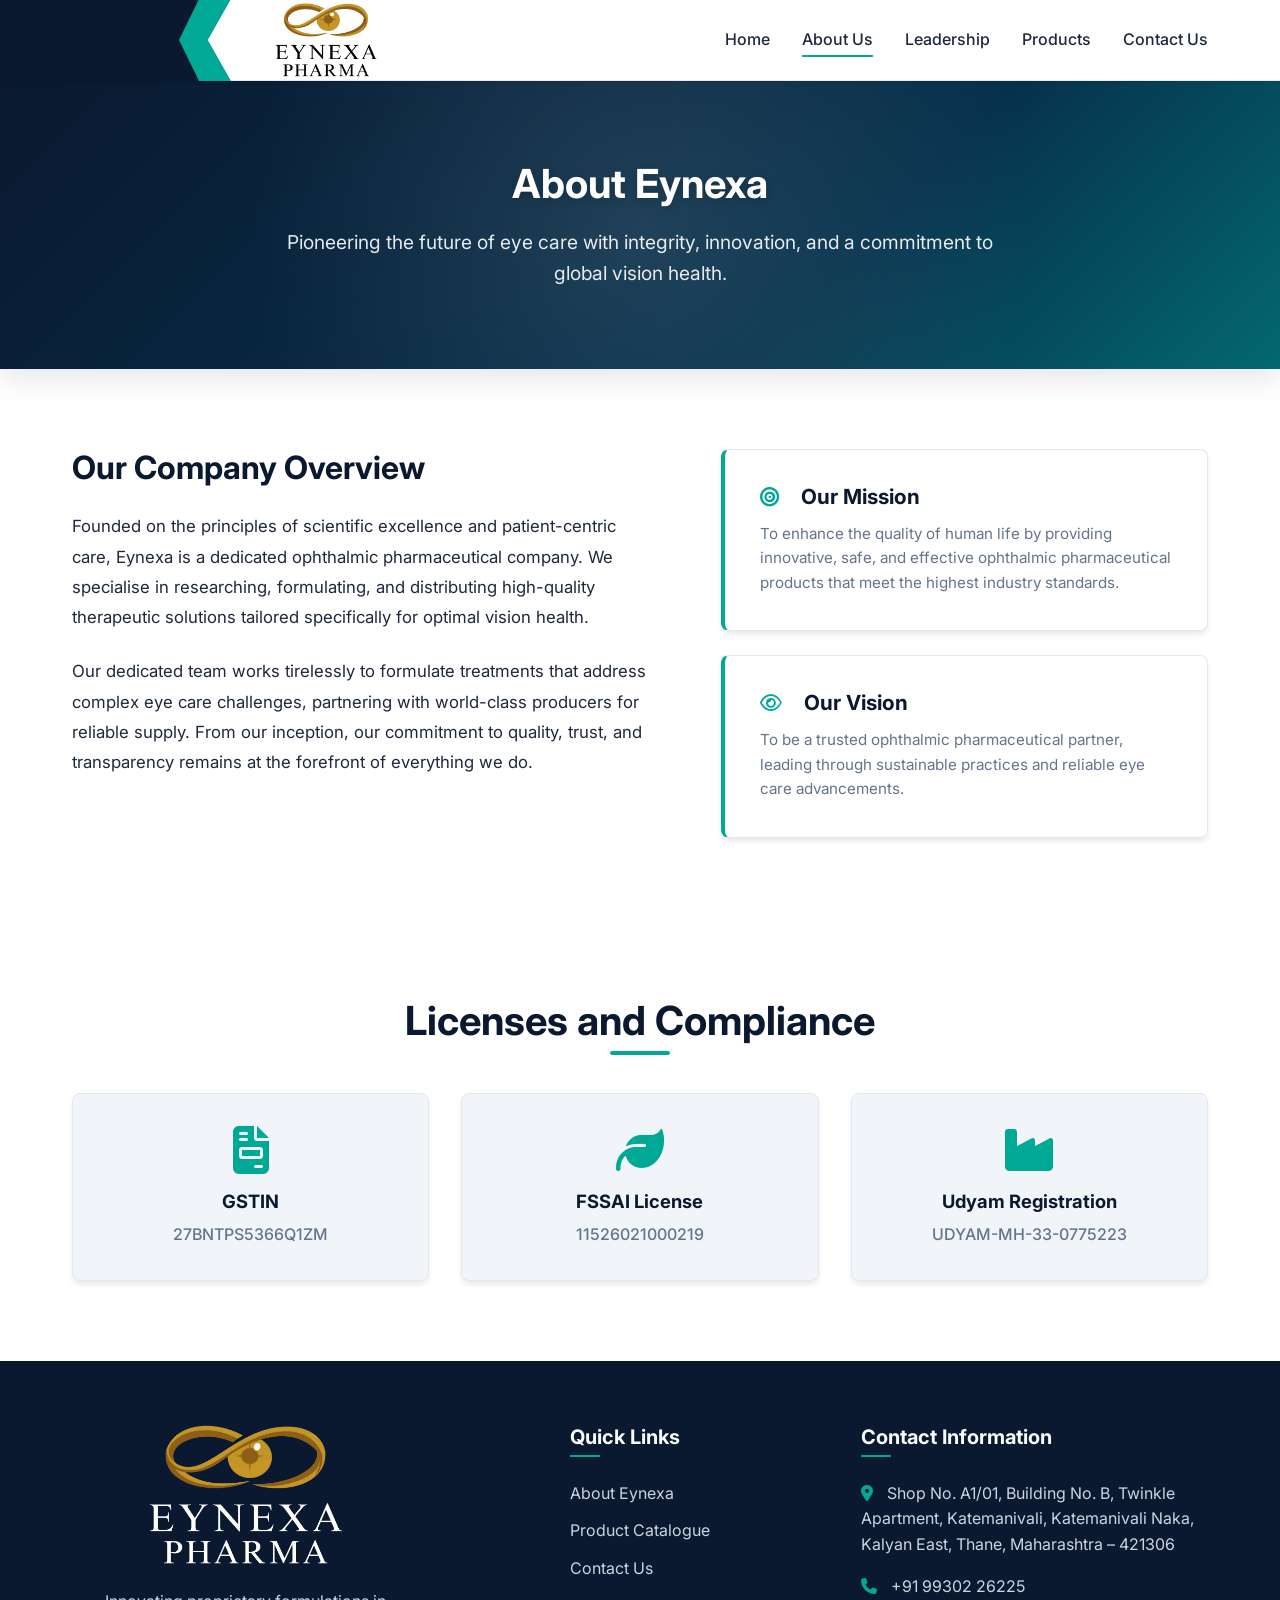
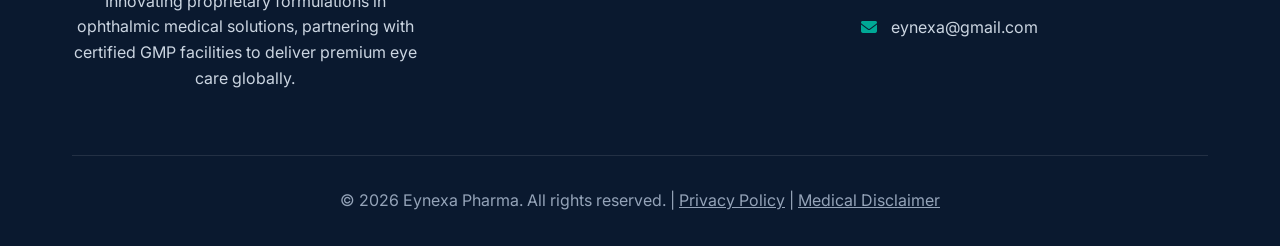
==== commit 96db9463: "Optimize and compress image assets to 479KB and add Site Name schema" ====
--- a/about.html
+++ b/about.html
@@ -19,7 +19,7 @@
     <!-- Open Graph Tags -->
     <meta property="og:title" content="About Us | Eynexa Ophthalmic Pharmaceuticals">
     <meta property="og:description" content="Learn about Eynexa's mission, vision, and our global reach in the ophthalmic pharmaceutical industry. We are dedicated to uncompromising eye care quality.">
-    <meta property="og:image" content="https://eynexapharma.com/images/og-image.png">
+    <meta property="og:image" content="https://eynexapharma.com/images/og-image.jpg">
     <meta property="og:url" content="https://eynexapharma.com/about">
     <meta property="og:type" content="website">
 
@@ -27,7 +27,7 @@
     <meta name="twitter:card" content="summary_large_image">
     <meta name="twitter:title" content="About Us | Eynexa Ophthalmic Pharmaceuticals">
     <meta name="twitter:description" content="Learn about Eynexa's mission, vision, and our global reach in the ophthalmic pharmaceutical industry. We are dedicated to uncompromising eye care quality.">
-    <meta name="twitter:image" content="https://eynexapharma.com/images/og-image.png">
+    <meta name="twitter:image" content="https://eynexapharma.com/images/og-image.jpg">
 
     <link rel="stylesheet" href="https://cdnjs.cloudflare.com/ajax/libs/font-awesome/6.4.0/css/all.min.css">
     <link rel="stylesheet" href="css/styles.css?v=3.5">
@@ -49,7 +49,7 @@
     <header>
         <div class="container navbar">
             <a href="index.html" class="logo">
-                <img src="images/light-logo.svg" alt="Eynexa Pharma Logo" class="logo-img">
+                <img src="images/light-logo.webp" alt="Eynexa Pharma Logo" class="logo-img">
             </a>
             <button class="mobile-menu-btn"><i class="fa-solid fa-bars"></i></button>
             <nav>
@@ -123,7 +123,7 @@
             <div class="footer-grid">
                 <div class="footer-col footer-col-logo">
                     <div class="footer-logo-wrap">
-                        <img src="images/dark-logo.svg" alt="Eynexa Pharma Logo" class="footer-logo-img">
+                        <img src="images/dark-logo.webp" alt="Eynexa Pharma Logo" class="footer-logo-img">
                     </div>
                     <p>Innovating proprietary formulations in ophthalmic medical solutions, partnering with certified GMP facilities to deliver premium eye care globally.</p>
                 </div>
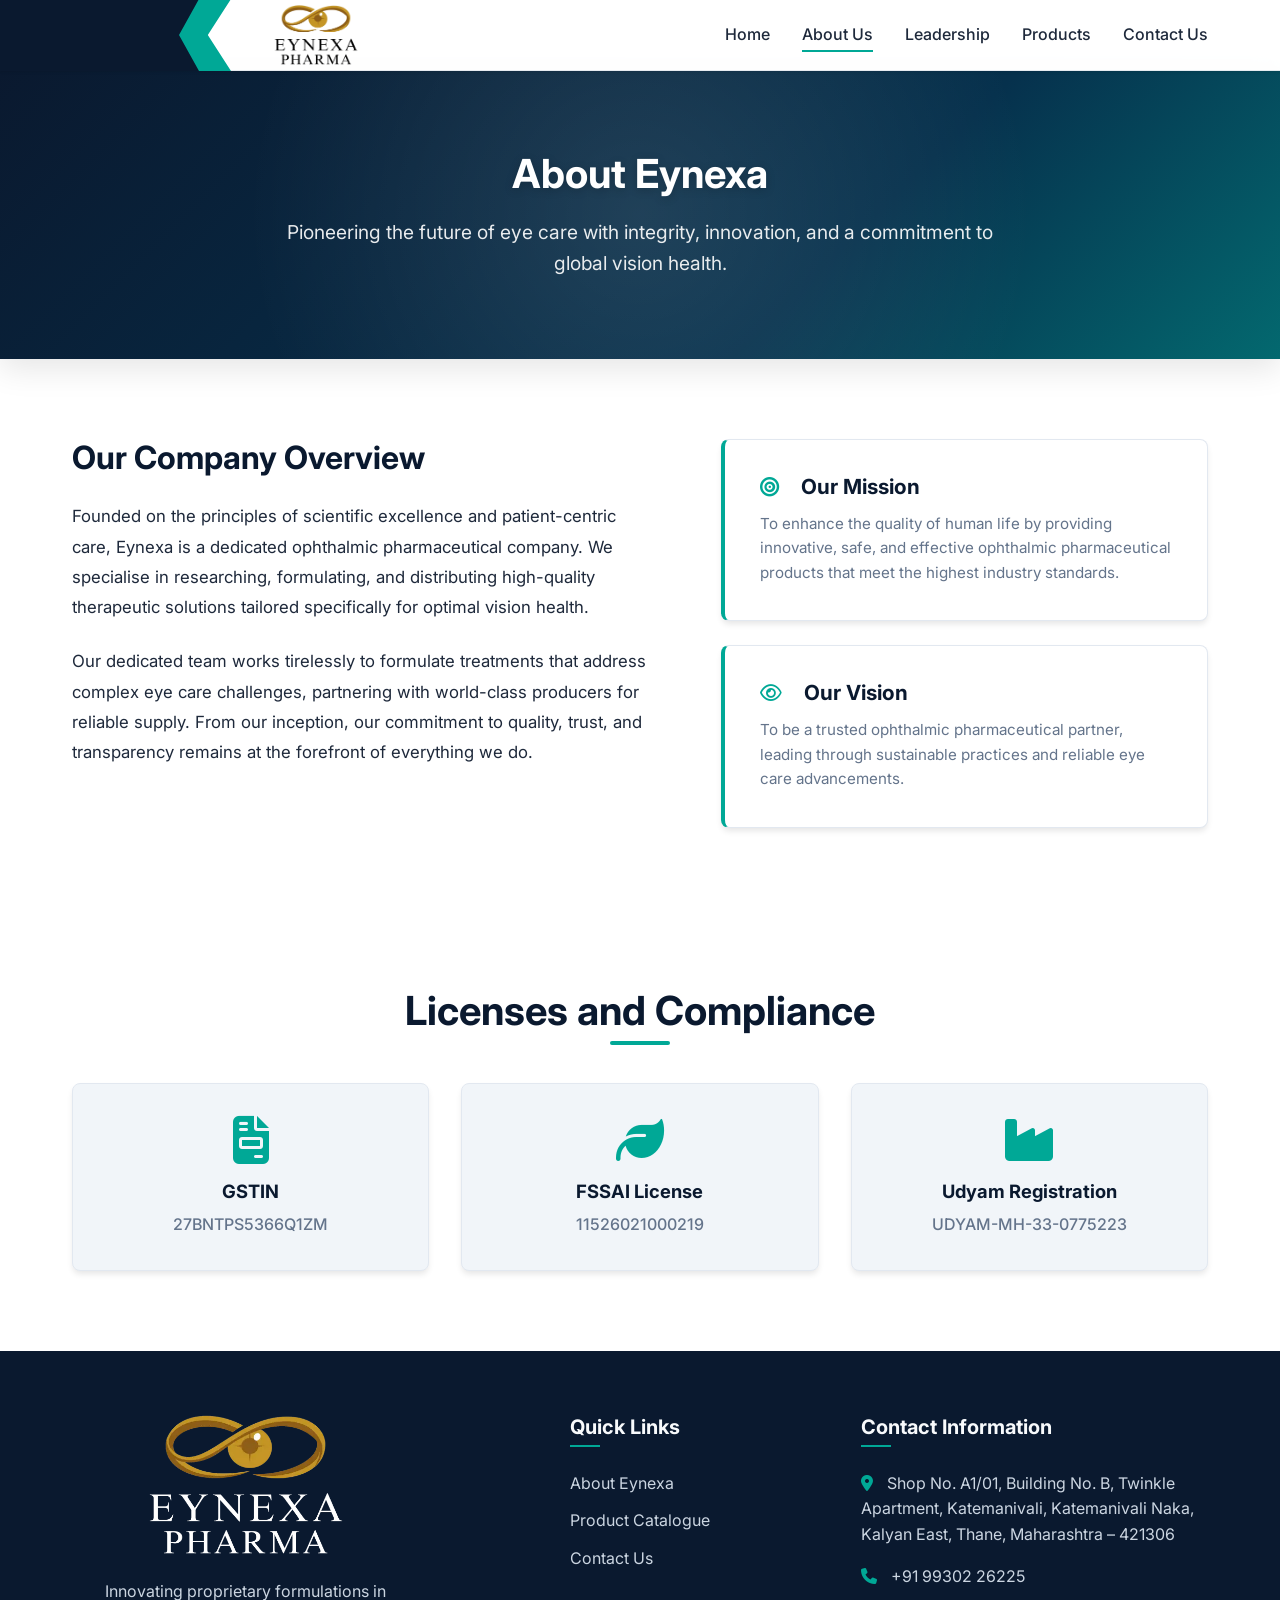
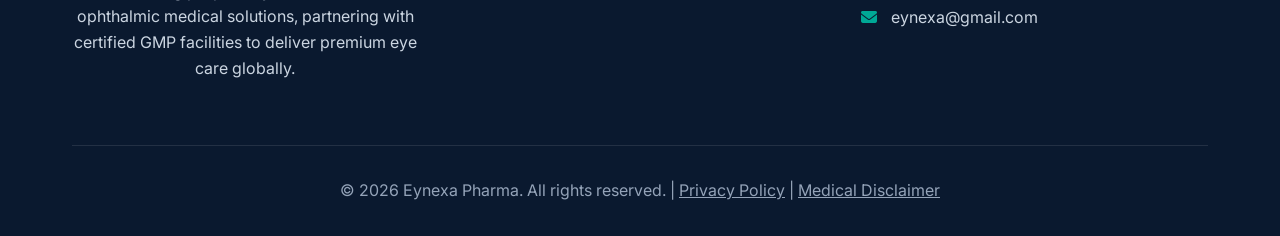
==== commit ad83a01e: "Implement UI/UX enhancements and accessibility features" ====
--- a/about.html
+++ b/about.html
@@ -51,7 +51,7 @@
             <a href="index.html" class="logo">
                 <img src="images/light-logo.webp" alt="Eynexa Pharma Logo" class="logo-img">
             </a>
-            <button class="mobile-menu-btn"><i class="fa-solid fa-bars"></i></button>
+            <button class="mobile-menu-btn" aria-label="Toggle navigation menu" aria-expanded="false"><i class="fa-solid fa-bars"></i></button>
             <nav>
                 <ul class="nav-links">
                     <li><a href="index.html">Home</a></li>
@@ -138,8 +138,8 @@
                 <div class="footer-col">
                     <h3>Contact Information</h3>
                     <p><i class="fa-solid fa-location-dot footer-icon"></i> Shop No. A1/01, Building No. B, Twinkle Apartment, Katemanivali, Katemanivali Naka, Kalyan East, Thane, Maharashtra – 421306</p>
-                    <p><i class="fa-solid fa-phone footer-icon"></i> +91 99302 26225</p>
-                    <p><i class="fa-solid fa-envelope footer-icon"></i> eynexa@gmail.com</p>
+                    <p><i class="fa-solid fa-phone footer-icon"></i> <a href="tel:+919930226225" class="footer-contact-link">+91 99302 26225</a></p>
+                    <p><i class="fa-solid fa-envelope footer-icon"></i> <a href="mailto:eynexa@gmail.com" class="footer-contact-link">eynexa@gmail.com</a></p>
                 </div>
             </div>
             <div class="footer-bottom">
--- a/css/styles.css
+++ b/css/styles.css
@@ -161,15 +161,15 @@
     display: flex;
     justify-content: space-between;
     align-items: center;
-    height: 80px;
+    height: 70px;
     transition: var(--transition);
     position: relative;
     z-index: 3;
 }
 
 header.scrolled .navbar {
-    /* Keep navbar height at 80px without shrinking */
-    height: 80px;
+    /* Keep navbar height at 70px without shrinking */
+    height: 70px;
 }
 
 .logo {
@@ -186,15 +186,15 @@
 }
 
 .logo-img {
-    height: 74px;
+    height: 60px;
     width: auto;
     transition: var(--transition);
     display: block;
 }
 
 header.scrolled .logo-img {
-    /* Keep logo height at 74px without shrinking */
-    height: 74px;
+    /* Keep logo height at 60px without shrinking */
+    height: 60px;
 }
 
 .nav-links {
@@ -240,8 +240,8 @@
 
 /* Hero Section */
 .hero {
-    margin-top: 80px;
-    height: calc(100vh - 80px);
+    margin-top: 70px;
+    height: calc(100vh - 70px);
     min-height: 600px;
     display: flex;
     align-items: center;
@@ -428,7 +428,7 @@
 
 /* Header spacer — pushes page content below fixed header */
 .header-spacer {
-    height: 80px;
+    height: 70px;
 }
 
 /* Page hero banner (non-homepage) */
@@ -1354,4 +1354,146 @@
     color: var(--text-muted);
     line-height: 1.6;
     font-size: 0.95rem;
+}
+
+/* ── Accessibility & Interactive Focus Outline ── */
+a:focus-visible,
+button:focus-visible,
+input:focus-visible,
+textarea:focus-visible,
+select:focus-visible {
+    outline: 2px solid var(--accent-teal);
+    outline-offset: 3px;
+}
+
+/* ── Contact & Footer Clickable Links ── */
+.footer-contact-link {
+    color: inherit;
+    transition: var(--transition);
+}
+
+.footer-contact-link:hover {
+    color: var(--accent-teal);
+    text-decoration: underline;
+}
+
+.contact-direct-link {
+    color: var(--text-dark);
+    transition: var(--transition);
+}
+
+.contact-direct-link:hover {
+    color: var(--accent-teal);
+    text-decoration: underline;
+}
+
+/* ── Floating Back to Top Button ── */
+.back-to-top {
+    position: fixed;
+    bottom: 2rem;
+    right: 2rem;
+    width: 44px;
+    height: 44px;
+    border-radius: 50%;
+    background-color: var(--accent-teal);
+    color: var(--bg-white);
+    border: none;
+    box-shadow: var(--shadow-lg);
+    cursor: pointer;
+    display: flex;
+    align-items: center;
+    justify-content: center;
+    font-size: 1.1rem;
+    opacity: 0;
+    visibility: hidden;
+    transition: var(--transition);
+    z-index: 999;
+}
+
+.back-to-top.is-visible {
+    opacity: 1;
+    visibility: visible;
+}
+
+.back-to-top:hover {
+    background-color: var(--accent-teal-hover);
+    transform: translateY(-3px);
+}
+
+/* ── Toast Notifications ── */
+.toast-container {
+    position: fixed;
+    bottom: 2rem;
+    left: 50%;
+    transform: translateX(-50%);
+    z-index: 10000;
+    display: flex;
+    flex-direction: column;
+    gap: 0.75rem;
+    pointer-events: none;
+}
+
+.toast {
+    pointer-events: auto;
+    min-width: 300px;
+    max-width: 90vw;
+    padding: 1rem 1.25rem;
+    border-radius: 8px;
+    background: rgba(10, 25, 47, 0.95);
+    color: var(--text-light);
+    backdrop-filter: blur(10px);
+    -webkit-backdrop-filter: blur(10px);
+    box-shadow: 0 10px 25px rgba(0, 0, 0, 0.25);
+    display: flex;
+    align-items: center;
+    gap: 0.75rem;
+    font-size: 0.95rem;
+    border: 1px solid rgba(255, 255, 255, 0.1);
+    animation: toastIn 0.35s cubic-bezier(0.16, 1, 0.3, 1) forwards;
+}
+
+.toast.toast-success {
+    border-left: 4px solid var(--accent-teal);
+}
+
+.toast.toast-success i {
+    color: var(--accent-teal);
+    font-size: 1.2rem;
+}
+
+.toast.toast-error {
+    border-left: 4px solid #EF4444;
+}
+
+.toast.toast-error i {
+    color: #EF4444;
+    font-size: 1.2rem;
+}
+
+.toast.toast-out {
+    animation: toastOut 0.3s ease forwards;
+}
+
+@keyframes toastIn {
+    from {
+        opacity: 0;
+        transform: translateY(20px);
+    }
+
+    to {
+        opacity: 1;
+        transform: translateY(0);
+    }
+}
+
+@keyframes toastOut {
+    from {
+        opacity: 1;
+        transform: translateY(0);
+    }
+
+    to {
+        opacity: 0;
+        transform: translateY(20px);
+    }
 }
